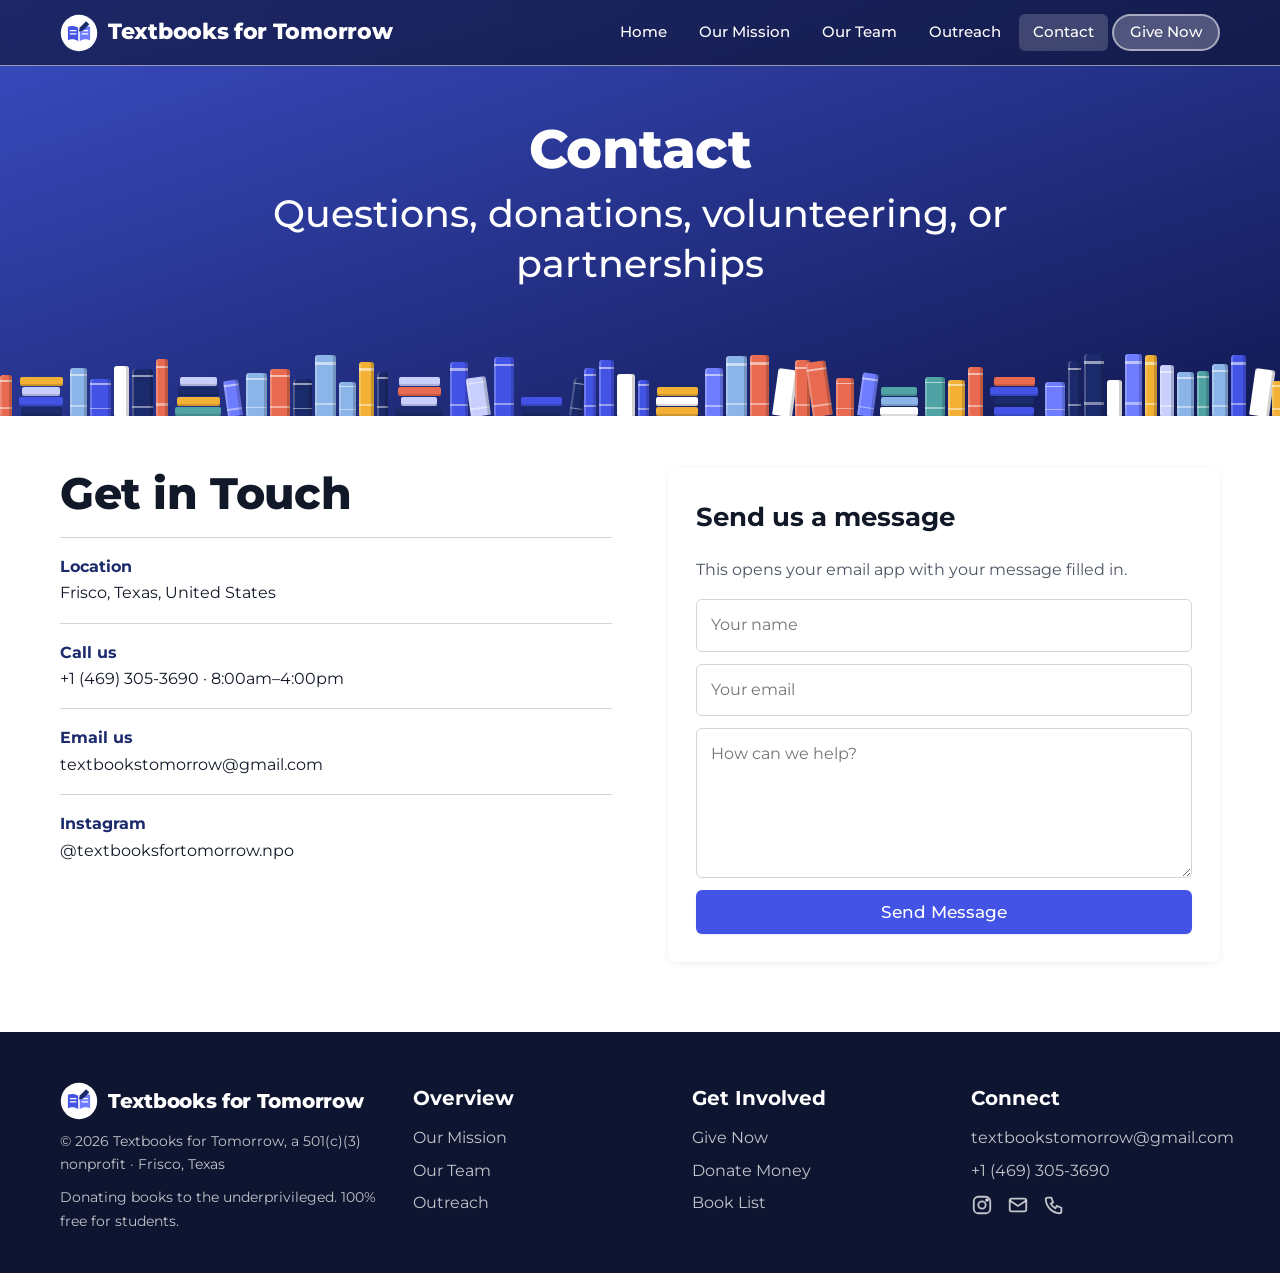
==== contact.html @ 3386404f "Name Texas SB 203 on the Political and Educational card Co-Authored-By: Claude Sonnet 5.5 <noreply@a" ====
<!doctype html>
<html lang="en">
<head>
  <meta charset="utf-8">
  <meta name="viewport" content="width=device-width, initial-scale=1">
  <title>Contact | Textbooks for Tomorrow</title>
  <meta name="description" content="Get in touch with Textbooks for Tomorrow.">
  <link rel="preconnect" href="https://fonts.googleapis.com">
  <link rel="preconnect" href="https://fonts.gstatic.com" crossorigin>
  <link href="https://fonts.googleapis.com/css2?family=Montserrat:wght@400;500;600;700;800&display=swap" rel="stylesheet">
  <link rel="stylesheet" href="css/style.css?v=10">
  <link rel="icon" href="data:image/svg+xml,<svg xmlns='http://www.w3.org/2000/svg' viewBox='0 0 100 100'><text y='.9em' font-size='90'>📘</text></svg>">
</head>
<body data-page="contact">

  <section class="hero page">
    <div class="hero-inner">
      <h1 class="reveal">Contact</h1>
      <h2 class="reveal">Questions, donations, volunteering, or partnerships</h2>
    </div>
    <div class="shelf bottom"></div>
  </section>

  <section class="section" style="padding-top:40px">
    <div class="container split" style="align-items:start">
      <div class="reveal left">
        <h2 class="h-xl">Get in Touch</h2>
        <ul class="contact-list">
          <li><strong>Location</strong>Frisco, Texas, United States</li>
          <li><strong>Call us</strong><a href="tel:+14693053690">+1 (469) 305-3690</a> · 8:00am–4:00pm</li>
          <li><strong>Email us</strong><a data-link="email">textbookstomorrow@gmail.com</a></li>
          <li><strong>Instagram</strong><a data-link="instagram">@textbooksfortomorrow.npo</a></li>
        </ul>
      </div>
      <div class="panel reveal right" style="margin-top:0">
        <h3 class="h-lg">Send us a message</h3>
        <p style="color:var(--gray);margin-bottom:16px">This opens your email app with your message filled in.</p>
        <form class="contact" data-mailto="Message from website">
          <input name="name" placeholder="Your name" required aria-label="Name">
          <input type="email" name="email" placeholder="Your email" required aria-label="Email">
          <textarea name="message" placeholder="How can we help?" required aria-label="Message"></textarea>
          <button class="btn btn-brand" type="submit">Send Message</button>
        </form>
      </div>
    </div>
  </section>

  <script src="js/main.js?v=10"></script>
</body>
</html>
---- css/style.css ----
/* Textbooks for Tomorrow — layout modeled on avbotz.com */
:root {
  --brand: #4353e6;        /* T4T royal blue (from Instagram) */
  --brand-hover: #3442c9;
  --navy: #1b2a6b;
  --ink: #111827;
  --gray: #4b5563;
  --line: #d1d5db;
  --tint: #eef1ff;         /* light lavender band, like Avbotz's sky-50 */
  --footer: #0e1530;
  --max: 1200px;
}

* { box-sizing: border-box; margin: 0; padding: 0; }
html { scroll-behavior: smooth; overflow-x: clip; }
body {
  font-family: "Montserrat", ui-sans-serif, system-ui, -apple-system, "Segoe UI", Roboto, Arial, sans-serif;
  color: var(--ink); background: #fff; line-height: 1.65;
}
img, video { max-width: 100%; display: block; }
a { color: inherit; text-decoration: none; }
.container { width: 100%; max-width: var(--max); margin: 0 auto; padding: 0 20px; }

/* ---------- Header ---------- */
.site-header {
  position: fixed; inset: 0 0 auto 0; z-index: 30; color: #fff;
  background: rgba(10, 16, 40, 0.6); backdrop-filter: blur(8px); -webkit-backdrop-filter: blur(8px);
  border-bottom: 1px solid rgba(229, 231, 235, 0.6);
  transition: background .3s;
}
.site-header.scrolled { background: rgba(10, 16, 40, 0.85); }
.nav { display: flex; align-items: center; justify-content: space-between; height: 65px; }
.logo { display: flex; align-items: center; gap: 10px; font-weight: 800; font-size: 22px; letter-spacing: -.3px; white-space: nowrap; }
.logo svg { width: 38px; height: 38px; flex: none; }
.nav-links { display: flex; align-items: center; gap: 4px; list-style: none; }
.nav-links a { display: block; padding: 6px 14px; border-radius: 6px; font-weight: 500; font-size: 15px; transition: background .2s; }
.nav-links a:hover, .nav-links a.active { background: rgba(255, 255, 255, .18); }
.nav-links .cta-link { border: 2px solid rgba(255,255,255,.5); background: rgba(255,255,255,.25); border-radius: 999px; padding: 4px 16px; }
.nav-toggle {
  display: none; color: #fff; background: rgba(255,255,255,.25); border: 2px solid rgba(255,255,255,.5);
  border-radius: 4px; padding: 6px 10px; font-size: 18px; cursor: pointer;
}
@media (max-width: 960px) {
  .nav-toggle { display: block; }
  .logo { font-size: 18px; }
  .nav-links {
    position: absolute; top: 65px; left: 0; right: 0; flex-direction: column; align-items: stretch; gap: 0;
    background: rgba(10, 16, 40, 0.96); padding: 0 16px; max-height: 0; overflow: hidden; transition: max-height .35s, padding .35s;
  }
  .nav-links.open { max-height: 480px; padding: 8px 16px 16px; }
  .nav-links a { padding: 12px; }
  .nav-links .cta-link { text-align: center; margin-top: 8px; }
}

/* ---------- Hero with crossfading photo slideshow ---------- */
.hero { position: relative; isolation: isolate; color: #fff; text-align: center; overflow: hidden; }
.slides { position: absolute; inset: 0; z-index: -2; }
.slides img {
  position: absolute; inset: 0; width: 100%; height: 100%; object-fit: cover;
  opacity: 0; transition: opacity 1.5s ease-in-out; transform: scale(1.06);
}
.slides img.on { opacity: 1; animation: kenburns 9s ease-out forwards; }
@keyframes kenburns { from { transform: scale(1.06); } to { transform: scale(1); } }
.hero::before {
  content: ""; position: absolute; inset: 0; z-index: -1;
  background: linear-gradient(to bottom right, rgba(79, 99, 255, .6), rgba(17, 24, 80, .95));
}
.hero-inner { padding: 130px 20px 170px; max-width: 980px; margin: 0 auto; }
.hero h1 { font-size: clamp(40px, 6vw, 64px); font-weight: 800; line-height: 1.1; letter-spacing: -.5px; }
.hero h2 { font-size: clamp(24px, 3.4vw, 38px); font-weight: 500; line-height: 1.3; margin-top: 10px; }
.hero p.sub { font-size: clamp(16px, 1.8vw, 20px); margin-top: 22px; opacity: .92; }
.hero-btns { display: flex; gap: 14px; justify-content: center; flex-wrap: wrap; margin-top: 38px; }
.hero.page .hero-inner { padding: 120px 20px 140px; }
.hero.page h1 { font-size: clamp(36px, 5vw, 54px); }

/* Buttons (Avbotz: rounded-md, shadow, slight scale on hover) */
.btn {
  display: inline-block; padding: 12px 26px; border-radius: 6px; font-size: 17px; font-weight: 500; text-align: center;
  box-shadow: 0 1px 2px rgba(0,0,0,.08); transition: transform .2s, box-shadow .2s, background .2s; cursor: pointer; border: 0; font-family: inherit;
}
.btn:hover { transform: scale(1.025); box-shadow: 0 6px 16px rgba(0,0,0,.15); }
.btn-white { background: #fff; color: #000; }
.btn-brand { background: var(--brand); color: #fff; }
.btn-brand:hover { background: var(--brand-hover); }
.btn-navy { background: var(--navy); color: #fff; }
.btn-stack { display: grid; gap: 12px; margin-top: 26px; }
.btn-row { display: flex; gap: 12px; flex-wrap: wrap; margin-top: 26px; }
@media (max-width: 640px) {
  .hero-btns { flex-direction: column; align-items: stretch; }
  .btn-row { flex-direction: column; }
}


/* ---------- Feature cards (photo on top) ---------- */
.cards { display: grid; grid-template-columns: repeat(3, 1fr); gap: 20px; padding: 40px 0 70px; }
.card {
  background: #fff; border-radius: 8px; overflow: hidden; box-shadow: 0 2px 10px rgba(0,0,0,.08), 0 0 0 1px rgba(0,0,0,.03);
  display: flex; flex-direction: column; transition: transform .25s, box-shadow .25s;
}
.card:hover { transform: translateY(-4px); box-shadow: 0 12px 28px rgba(0,0,0,.14); }
.card img { width: 100%; height: 200px; object-fit: cover; }
.card .body { padding: 22px 24px 26px; display: flex; flex-direction: column; flex: 1; }
.card h2, .card h3 { font-size: 22px; font-weight: 700; color: #1f2937; margin-bottom: 10px; }
.card p { color: var(--gray); font-size: 15px; flex: 1; }
.card .more { margin-top: 18px; font-weight: 600; font-size: 18px; color: #1f2937; }
.card .more span { display: inline-block; transition: transform .2s; }
.card:hover .more span { transform: translateX(5px); }
@media (max-width: 900px) { .cards { grid-template-columns: 1fr; } }

/* ---------- Generic sections ---------- */
.section { padding: 70px 0; }
.rule { border: 0; border-top: 1px solid var(--line); }
.kicker { font-size: 15px; color: var(--gray); margin-bottom: 2px; }
.h-xl { font-size: clamp(32px, 4.2vw, 44px); font-weight: 800; line-height: 1.15; color: #111827; letter-spacing: -.4px; margin-bottom: 18px; }
.h-lg { font-size: 26px; font-weight: 700; color: #111827; margin-bottom: 10px; }
.prose p { color: #374151; font-size: 17px; }
.prose p + p { margin-top: 16px; }
.split { display: grid; grid-template-columns: 1fr 1fr; gap: 56px; align-items: center; }
.split.flip > :first-child { order: 2; }
@media (max-width: 900px) { .split { grid-template-columns: 1fr; gap: 28px; } .split.flip > :first-child { order: 0; } }

.media-frame { position: relative; border-radius: 8px; overflow: hidden; box-shadow: 0 6px 20px rgba(0,0,0,.15); aspect-ratio: 16 / 9; background: #000; }
.media-frame img, .media-frame video { width: 100%; height: 100%; object-fit: cover; }
.media-frame.tall { aspect-ratio: 3 / 2; }

/* Crossfade carousel inside a frame (like Avbotz "What We Do") */
.fader img { position: absolute; inset: 0; opacity: 0; transition: opacity 1.2s; }
.fader img.on { opacity: 1; }
.fader .dots { position: absolute; bottom: 12px; left: 0; right: 0; display: flex; gap: 8px; justify-content: center; z-index: 2; }
.fader .dots button { width: 10px; height: 10px; border-radius: 50%; border: 0; background: rgba(255,255,255,.55); cursor: pointer; }
.fader .dots button.on { background: #fff; }

/* Video with big play button (Avbotz "We are AVBotz") */
.play {
  position: absolute; inset: 0; margin: auto; width: 84px; height: 84px; border-radius: 50%; border: 0; cursor: pointer;
  background: var(--brand); color: #fff; display: grid; place-items: center; box-shadow: 0 8px 24px rgba(0,0,0,.35);
  transition: transform .2s;
}
.play:hover { transform: scale(1.08); }
.play svg { width: 34px; height: 34px; margin-left: 5px; }
.media-frame.playing .play { display: none; }

/* ---------- Tinted band with stats (Avbotz "Team Overview") ---------- */
.band { position: relative; background: var(--tint); padding: 130px 0 80px; }
.stats { display: grid; grid-template-columns: repeat(4, minmax(0, 1fr)); gap: 18px; margin-top: 26px; }
.stat { background: #fff; border-radius: 8px; padding: 26px 22px; box-shadow: 0 2px 8px rgba(0,0,0,.06); }
.stat .ic { width: 34px; height: 34px; color: var(--brand); margin-bottom: 10px; }
.stat .num { font-size: clamp(34px, 4vw, 44px); font-weight: 800; color: var(--navy); line-height: 1.1; }
.stat .label { margin-top: 4px; font-size: 13px; font-weight: 600; letter-spacing: 1px; text-transform: uppercase; color: var(--gray); }
.panel { background: #fff; border-radius: 8px; padding: 28px; box-shadow: 0 2px 8px rgba(0,0,0,.06); margin-top: 22px; }
.panel h3.h-lg { margin-bottom: 18px; }
.groups { display: grid; grid-template-columns: repeat(2, 1fr); gap: 26px 40px; }
.group h4 { display: flex; align-items: center; gap: 10px; font-size: 19px; font-weight: 700; color: var(--navy); margin-bottom: 6px; }
.group h4 svg { width: 22px; height: 22px; color: var(--brand); flex: none; }
.group p { color: #374151; font-size: 15px; }
@media (max-width: 900px) { .stats { grid-template-columns: repeat(2, minmax(0, 1fr)); } .groups { grid-template-columns: 1fr; } }

/* ---------- Reels / outreach ---------- */
.reels { display: grid; grid-template-columns: repeat(3, 1fr); gap: 22px; margin-top: 30px; }
.reel { background: #fff; border-radius: 8px; overflow: hidden; box-shadow: 0 2px 10px rgba(0,0,0,.08); }
.reel .media-frame { border-radius: 0; box-shadow: none; }
.reel .play { width: 64px; height: 64px; }
.reel .play svg { width: 26px; height: 26px; }
.reel .body { padding: 18px 20px 22px; }
.reel .date { font-size: 13px; font-weight: 600; color: var(--brand); text-transform: uppercase; letter-spacing: 1px; }
.reel h3 { font-size: 19px; margin: 4px 0 6px; }
.reel p { font-size: 15px; color: var(--gray); }
@media (max-width: 900px) { .reels { grid-template-columns: 1fr; } }

.gallery { display: grid; grid-template-columns: repeat(4, 1fr); gap: 12px; margin-top: 30px; }
.gallery figure { position: relative; border-radius: 8px; overflow: hidden; aspect-ratio: 1; box-shadow: 0 2px 8px rgba(0,0,0,.08); }
.gallery img { width: 100%; height: 100%; object-fit: cover; transition: transform .5s; }
.gallery figure:hover img { transform: scale(1.06); }
.gallery figcaption { position: absolute; inset: auto 0 0 0; padding: 22px 12px 10px; font-size: 13px; font-weight: 600; color: #fff; background: linear-gradient(transparent, rgba(0,0,0,.7)); }
.gallery .wide { grid-column: span 2; aspect-ratio: auto; }
@media (max-width: 900px) { .gallery { grid-template-columns: repeat(2, 1fr); } }

/* Events list */
.events { list-style: none; margin-top: 10px; }
.events li { padding: 22px 0; border-top: 1px solid var(--line); }
.events li:last-child { border-bottom: 1px solid var(--line); }
.events h3 { font-size: 21px; font-weight: 700; }
.events p { color: #374151; }

/* ---------- Full-bleed closing section (Avbotz "Sponsors") ---------- */
.closing { position: relative; isolation: isolate; color: #fff; overflow: hidden; padding: 150px 0 90px; }
.closing::before { content: ""; position: absolute; inset: 0; z-index: -1; background: linear-gradient(to bottom right, rgba(79, 99, 255, .55), rgba(17, 24, 80, .95)); }
.closing h2 { font-size: clamp(32px, 4vw, 44px); font-weight: 800; }
.closing p { font-size: 18px; max-width: 760px; margin-top: 14px; opacity: .92; }
.closing .btn-stack { max-width: 520px; }

/* ---------- Team ---------- */
.team-grid { display: grid; grid-template-columns: repeat(auto-fill, minmax(220px, 1fr)); gap: 20px; margin-top: 26px; }
.member { background: #fff; border-radius: 8px; overflow: hidden; box-shadow: 0 2px 10px rgba(0,0,0,.08); text-align: center; }
.member .avatar { aspect-ratio: 1; display: grid; place-items: center; font-size: 52px; font-weight: 800; color: #fff; background: linear-gradient(to bottom right, #6e7cff, var(--navy)); }
.member .avatar img { width: 100%; height: 100%; object-fit: cover; }
.member .info { padding: 16px 16px 20px; }
.member h3 { font-size: 18px; }
.member .role { font-size: 13px; font-weight: 600; letter-spacing: 1px; text-transform: uppercase; color: var(--brand); }
.member p { font-size: 14px; color: var(--gray); margin-top: 8px; }

/* ---------- Contact ---------- */
.contact-list { list-style: none; }
.contact-list li { padding: 16px 0; border-top: 1px solid var(--line); }
.contact-list strong { display: block; color: var(--navy); }
form.contact { display: grid; gap: 12px; }
form.contact input, form.contact textarea { width: 100%; padding: 12px 14px; border-radius: 6px; border: 1px solid var(--line); font: inherit; }
form.contact textarea { min-height: 150px; resize: vertical; }
.subscribe { display: flex; gap: 10px; flex-wrap: wrap; margin-top: 22px; max-width: 560px; }
.subscribe input { flex: 1 1 240px; padding: 12px 16px; border-radius: 6px; border: 0; font: inherit; }

/* ---------- Footer ---------- */
.site-footer { background: var(--footer); color: rgba(255,255,255,.75); padding: 50px 0 40px; }
.site-footer .top { display: grid; grid-template-columns: 1.3fr 1fr 1fr 1fr; gap: 30px; }
.site-footer .logo { color: #fff; font-size: 20px; }
.site-footer small { display: block; margin-top: 10px; font-size: 14px; }
.site-footer h4 { color: #fff; font-size: 20px; font-weight: 700; margin-bottom: 10px; }
.site-footer ul { list-style: none; }
.site-footer li { margin: 6px 0; }
.site-footer a:hover { color: #fff; text-decoration: underline; }
.socials { display: flex; gap: 14px; margin-top: 10px; }
.socials svg { width: 22px; height: 22px; }
@media (max-width: 900px) { .site-footer .top { grid-template-columns: 1fr 1fr; } .site-footer .top > :first-child { grid-column: 1 / -1; } }

/* ---------- Scroll reveal ---------- */
.reveal { opacity: 0; transform: translateY(36px); transition: opacity .8s cubic-bezier(.2,.7,.2,1), transform .8s cubic-bezier(.2,.7,.2,1); }
.reveal.left { transform: translateX(-50px); }
.reveal.right { transform: translateX(50px); }
.reveal.zoom { transform: scale(.94); }
.reveal.in { opacity: 1; transform: none; }
.stagger > * { transition-delay: calc(var(--i, 0) * 110ms); }
@media (max-width: 900px) { .reveal.left, .reveal.right { transform: translateY(36px); } .reveal.in { transform: none; } }

@media (prefers-reduced-motion: reduce) {
  html { scroll-behavior: auto; }
  .reveal { opacity: 1 !important; transform: none !important; transition: none !important; }
  .slides img.on { animation: none; }
  .shelf-track, .shelf .book { animation: none !important; }
}

/* Keep long logo text from widening the page on phones */
.site-footer .top > * { min-width: 0; }
.site-footer .logo { white-space: normal; }
@media (max-width: 400px) { .site-header .logo { font-size: 16px; } .site-header .logo svg { width: 32px; height: 32px; } }

/* ---------- Moving line of books (replaces the waves) ---------- */
.shelf { position: absolute; left: 0; right: 0; height: 92px; pointer-events: none; overflow: hidden; z-index: 1; }
.shelf.bottom { bottom: 0; }
.shelf.bottom::after { content: ""; position: absolute; left: 0; right: 0; bottom: 0; height: 12px; background: #fff; }
.shelf.top { top: 0; background: #fff; }
.shelf-track {
  position: absolute; left: 0; bottom: 0; display: flex; align-items: flex-end; gap: 3px; width: max-content;
  animation: shelf-move 70s linear infinite;
}
.shelf.bottom .shelf-track { bottom: 12px; }
@keyframes shelf-move { to { transform: translateX(-50%); } }
.book {
  flex: none; border-radius: 3px 3px 1px 1px;
  background:
    linear-gradient(transparent 12%, rgba(255,255,255,.55) 12% 16%, transparent 16% 78%, rgba(255,255,255,.45) 78% 82%, transparent 82%),
    var(--c);
  box-shadow: inset -3px 0 rgba(0,0,0,.18), inset 2px 0 rgba(255,255,255,.22);
  rotate: var(--r, 0deg); transform-origin: bottom center;
  animation: book-drop .9s cubic-bezier(.3, 1.35, .5, 1) both; animation-delay: var(--d, 0s);
}
.book-stack { flex: none; display: flex; flex-direction: column; align-items: center; gap: 1px; margin: 0 4px; animation: book-drop .9s cubic-bezier(.3, 1.35, .5, 1) both; animation-delay: var(--d, 0s); }
.book-stack span { display: block; height: 9px; border-radius: 2px; background: var(--c); box-shadow: inset 0 -2px rgba(0,0,0,.15); }
@keyframes book-drop { from { translate: 0 -240px; opacity: 0; } 50% { opacity: 1; } to { translate: 0 0; } }
.band { padding-top: 130px; }
.closing { padding-top: 160px; }

/* ---------- Alumni strip (same pattern as reviveinvestments.org) ---------- */
.alumni { overflow: hidden; border-top: 1px solid var(--line); border-bottom: 1px solid var(--line); padding: 32px 0; background: #fff; }
.pill {
  display: inline-block; border-radius: 999px; background: var(--footer); color: #f3f5ff;
  padding: 6px 16px; font-size: 12px; font-weight: 700; text-transform: uppercase; letter-spacing: .1em; margin-bottom: 24px;
}
.marquee { display: flex; width: max-content; align-items: center; gap: 56px; animation: marquee 32s linear infinite; }
.marquee img { height: 40px; width: auto; max-width: 140px; object-fit: contain; opacity: .8; transition: opacity .3s; }
.marquee img:hover { opacity: 1; }
@media (min-width: 768px) { .marquee img { height: 48px; } }
@keyframes marquee { to { transform: translateX(-50%); } }

/* ---------- Six stats ---------- */
.stats.six { grid-template-columns: repeat(3, minmax(0, 1fr)); }
@media (max-width: 900px) { .stats.six { grid-template-columns: repeat(2, minmax(0, 1fr)); } }

/* ---------- What we do: four photo cards ---------- */
.cards.four { grid-template-columns: repeat(4, 1fr); padding: 26px 0 0; }
@media (max-width: 1100px) { .cards.four { grid-template-columns: repeat(2, 1fr); } }
@media (max-width: 640px) { .cards.four { grid-template-columns: 1fr; } }

/* ---------- Organizations ---------- */
.partners { display: grid; grid-template-columns: repeat(3, 1fr); gap: 16px; }
.partner { border: 1px solid var(--line); border-radius: 8px; padding: 18px 20px; background: #fff; transition: border-color .2s, transform .2s; }
.partner:hover { border-color: var(--brand); transform: translateY(-2px); }
.partner h4 { font-size: 17px; font-weight: 700; color: var(--navy); }
.partner p { font-size: 14px; color: var(--gray); margin-top: 2px; display: flex; gap: 6px; align-items: flex-start; }
.partner p svg { width: 15px; height: 15px; flex: none; margin-top: 3px; color: var(--brand); }
@media (max-width: 900px) { .partners { grid-template-columns: 1fr; } }

/* Static (non-slideshow) hero photo */
.slides img.static { opacity: 1; transform: none; }

/* Book line only at the top of each page: sections below no longer need room for it */
.band { padding-top: 80px; }
.closing { padding-top: 90px; background: var(--navy); }
.hero { background: var(--navy); }
/* Icon cards (no photo) */
.card .card-ic { width: 40px; height: 40px; color: var(--brand); margin: 26px 24px 0; }
.card .card-ic + .body { padding-top: 12px; }

/* Sub-headings between photo galleries */
.sub-title { margin-top: 56px; }
.sub-title + .gallery { margin-top: 18px; }

/* Small food pop-up beside the Richwoods drive photos */
.media-wrap { position: relative; margin-bottom: 40px; }
.food-pop { position: absolute; right: -14px; bottom: -40px; width: 240px; background: #fff; border-radius: 10px; overflow: hidden; box-shadow: 0 12px 34px rgba(0,0,0,.3); z-index: 3; }
.food-fader { position: relative; height: 135px; overflow: hidden; }
.food-fader .dots { bottom: 6px; }
.food-pop .cap { padding: 10px 14px 12px; font-size: 13px; line-height: 1.4; color: var(--gray); }
.food-pop .cap strong { display: block; color: var(--navy); font-size: 14px; }
@media (max-width: 900px) { .food-pop { position: relative; right: auto; bottom: auto; width: 100%; margin-top: 14px; } .media-wrap { margin-bottom: 0; } }
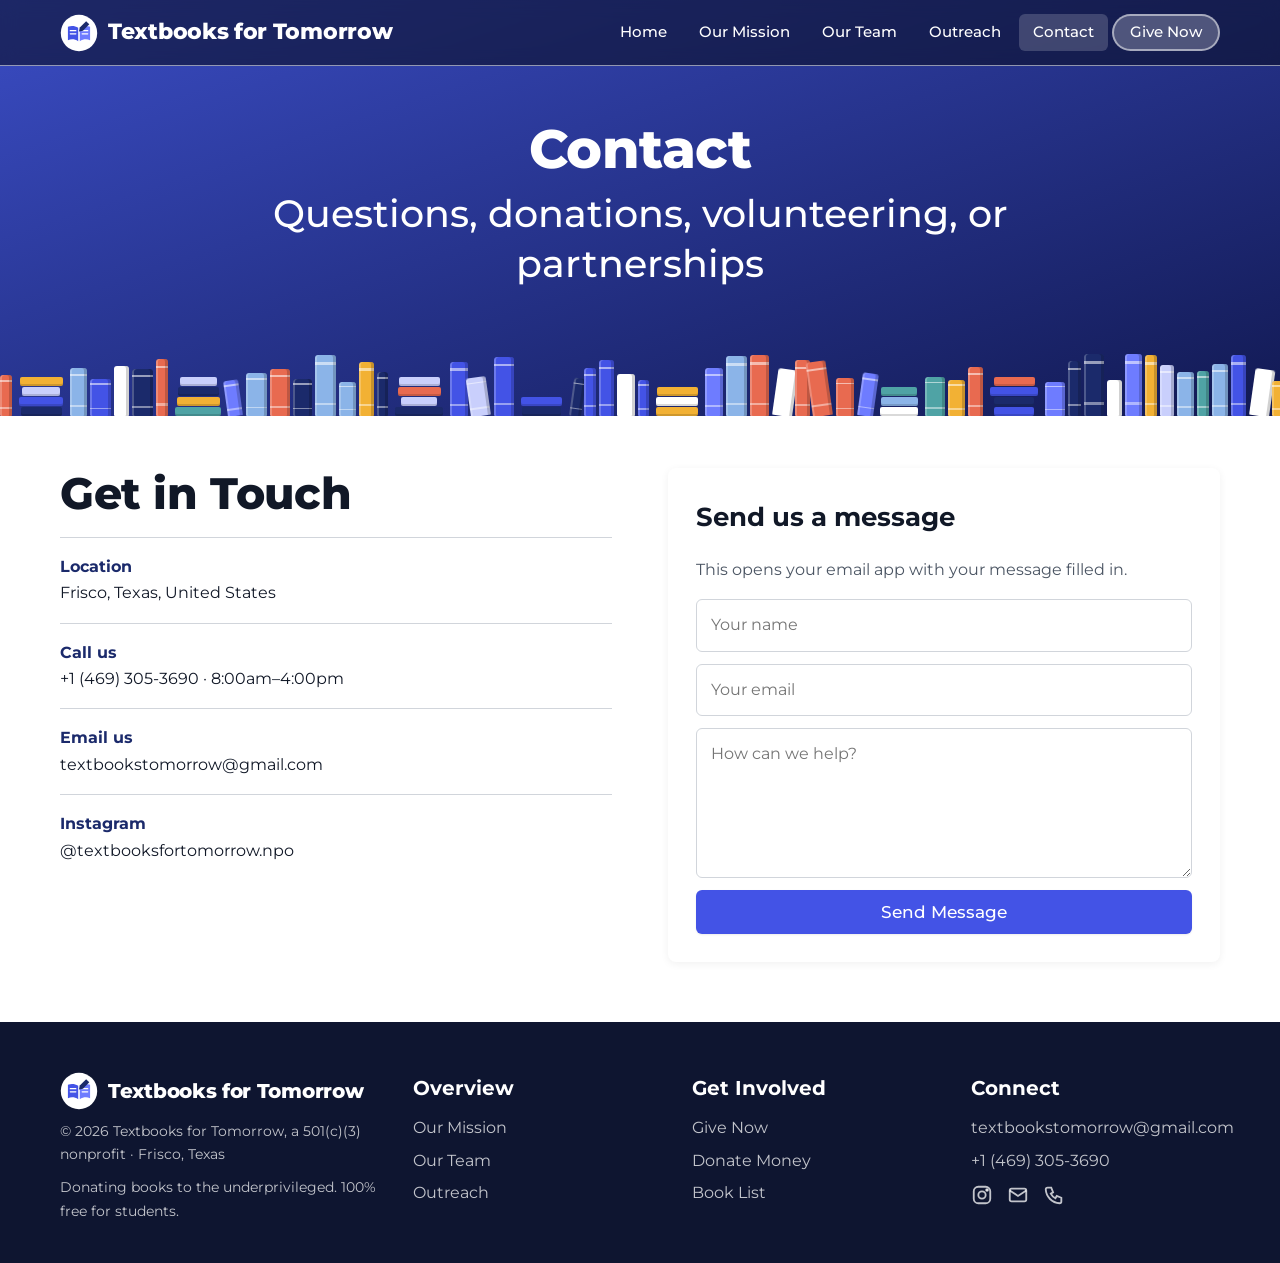
==== commit f4a661a8: "Remove dead space in What We Do Compact the four cards and make the SB 203 card fill the column heig" ====
--- a/contact.html
+++ b/contact.html
@@ -8,7 +8,7 @@
   <link rel="preconnect" href="https://fonts.googleapis.com">
   <link rel="preconnect" href="https://fonts.gstatic.com" crossorigin>
   <link href="https://fonts.googleapis.com/css2?family=Montserrat:wght@400;500;600;700;800&display=swap" rel="stylesheet">
-  <link rel="stylesheet" href="css/style.css?v=10">
+  <link rel="stylesheet" href="css/style.css?v=18">
   <link rel="icon" href="data:image/svg+xml,<svg xmlns='http://www.w3.org/2000/svg' viewBox='0 0 100 100'><text y='.9em' font-size='90'>📘</text></svg>">
 </head>
 <body data-page="contact">
@@ -45,6 +45,6 @@
     </div>
   </section>
 
-  <script src="js/main.js?v=10"></script>
+  <script src="js/main.js?v=18"></script>
 </body>
 </html>
--- a/css/style.css
+++ b/css/style.css
@@ -322,3 +322,84 @@
 .food-pop .cap { padding: 10px 14px 12px; font-size: 13px; line-height: 1.4; color: var(--gray); }
 .food-pop .cap strong { display: block; color: var(--navy); font-size: 14px; }
 @media (max-width: 900px) { .food-pop { position: relative; right: auto; bottom: auto; width: 100%; margin-top: 14px; } .media-wrap { margin-bottom: 0; } }
+
+/* ---------- What We Do: cards + SB 203 pop-up card ---------- */
+.wwd { display: grid; grid-template-columns: 1.3fr 1fr; gap: 34px; align-items: stretch; margin-top: 26px; }
+.wwd-cards { display: grid; grid-template-columns: repeat(2, minmax(0, 1fr)); gap: 20px; }
+.wwd-cards .card img { height: 160px; }
+.wwd-cards .card h3 { font-size: 19px; }
+.wwd-cards .card p { font-size: 14px; }
+.wwd-cards .card .more { font-size: 16px; margin-top: 14px; }
+.bill-wrap { display: flex; align-self: center; padding: 12px 10px 14px 4px; }
+.bill-card {
+  position: relative; display: block; width: 100%; background: var(--navy); color: #fff;
+  border: 2px solid #000; box-shadow: 8px 8px 0 0 #f2b134; padding: 34px 26px 26px;
+  transition: transform .2s, box-shadow .2s;
+}
+.bill-card:hover { transform: translate(-4px, -4px); box-shadow: 12px 12px 0 0 #f2b134; }
+.bill-tag {
+  position: absolute; top: -13px; left: 24px; background: #f2b134; color: #000; border-radius: 999px;
+  padding: 4px 13px; font-size: 11px; font-weight: 700; letter-spacing: .12em; text-transform: uppercase; white-space: nowrap;
+}
+.bill-row { display: flex; gap: 26px; align-items: center; }
+.bill-paper { position: relative; flex: none; width: 138px; aspect-ratio: 3 / 4; }
+.bill-paper::before, .bill-paper::after { content: ""; position: absolute; inset: 0; background: #fff; }
+.bill-paper::before { transform: translate(12px, 12px) rotate(3deg); opacity: .7; }
+.bill-paper::after { transform: translate(6px, 6px) rotate(1deg); opacity: .9; }
+.bill-paper .sheet {
+  position: absolute; inset: 0; z-index: 2; background: #fff; transform: rotate(-2deg); color: var(--navy);
+  border: 1px solid rgba(255,255,255,.4); box-shadow: 0 12px 28px rgba(0,0,0,.45); padding: 14px 12px; text-align: center;
+  display: flex; flex-direction: column; align-items: center; gap: 4px; transition: transform .3s;
+}
+.bill-card:hover .bill-paper .sheet { transform: rotate(-3deg) scale(1.05); }
+.bill-paper small { font-size: 8.5px; font-weight: 700; letter-spacing: .14em; text-transform: uppercase; color: var(--brand); }
+.bill-paper strong { font-size: 30px; font-weight: 800; line-height: 1.05; }
+.bill-paper em { font-style: normal; font-size: 9.5px; font-weight: 600; color: var(--gray); margin-bottom: 6px; }
+.bill-paper i { display: block; width: 100%; height: 6px; border-radius: 3px; background: #e4e8ff; }
+.bill-paper i:nth-of-type(2) { width: 88%; } .bill-paper i:nth-of-type(3) { width: 70%; }
+.bill-text { min-width: 0; }
+.bill-kicker { font-size: 11px; letter-spacing: .14em; text-transform: uppercase; color: #f2b134; font-weight: 700; }
+.bill-title { font-size: 26px; font-weight: 800; line-height: 1.15; margin-top: 4px; }
+.bill-sub { font-size: 14px; color: rgba(255,255,255,.85); margin-top: 6px; line-height: 1.5; }
+.bill-text ul { list-style: none; margin-top: 12px; display: grid; gap: 6px; font-size: 13px; color: rgba(255,255,255,.92); }
+.bill-text li { display: flex; gap: 9px; line-height: 1.4; }
+.bill-text li span { color: #f2b134; flex: none; }
+.bill-btn { display: inline-flex; gap: 6px; margin-top: 16px; background: #f2b134; color: #000; font-weight: 700; font-size: 14px; border-radius: 999px; padding: 10px 20px; transition: background .2s; }
+.bill-card:hover .bill-btn { background: #fff; }
+@media (max-width: 1100px) { .wwd { grid-template-columns: 1fr; } }
+@media (max-width: 640px) {
+  .wwd-cards { grid-template-columns: 1fr; }
+  .bill-row { flex-direction: column; text-align: center; }
+  .bill-text li { text-align: left; }
+  .bill-paper { margin: 6px 12px 12px 0; }
+  .bill-wrap { padding: 12px 12px 14px 4px; }
+}
+
+/* What We Do: no dead space — compact cards, SB 203 card fills the column height */
+.wwd { align-items: stretch; gap: 28px; margin-top: 20px; }
+.wwd-cards { gap: 16px; }
+.wwd-cards .card img { height: 128px; }
+.wwd-cards .card .body { padding: 16px 18px 18px; }
+.wwd-cards .card h3 { font-size: 18px; margin-bottom: 6px; }
+.wwd-cards .card p { font-size: 13.5px; line-height: 1.55; }
+.wwd-cards .card .more { font-size: 15px; margin-top: 10px; }
+.bill-wrap { align-self: stretch; padding: 14px 10px 12px 4px; }
+.bill-card { display: flex; flex-direction: column; justify-content: center; padding: 38px 28px 28px; }
+.bill-row { flex-direction: column; text-align: center; gap: 30px; }
+.bill-paper { width: 170px; margin: 0 auto; }
+.bill-paper strong { font-size: 36px; }
+.bill-paper small { font-size: 9.5px; }
+.bill-paper em { font-size: 11px; }
+.bill-title { font-size: 30px; }
+.bill-sub { font-size: 15px; }
+.bill-text ul { max-width: 330px; margin-left: auto; margin-right: auto; text-align: left; font-size: 13.5px; }
+.bill-btn { margin-top: 20px; }
+@media (max-width: 1100px) { .wwd { gap: 30px; } .bill-wrap { align-self: auto; } }
+@media (max-width: 640px) { .wwd-cards .card img { height: 160px; } .bill-paper { margin: 0 auto 10px; } }
+.section { padding: 60px 0; }
+@media (min-width: 641px) and (max-width: 1100px) {
+  .bill-row { flex-direction: row; text-align: left; gap: 40px; justify-content: center; }
+  .bill-text { max-width: 420px; }
+  .bill-text ul { margin-left: 0; margin-right: 0; }
+  .bill-paper { margin: 0 12px 0 0; }
+}
